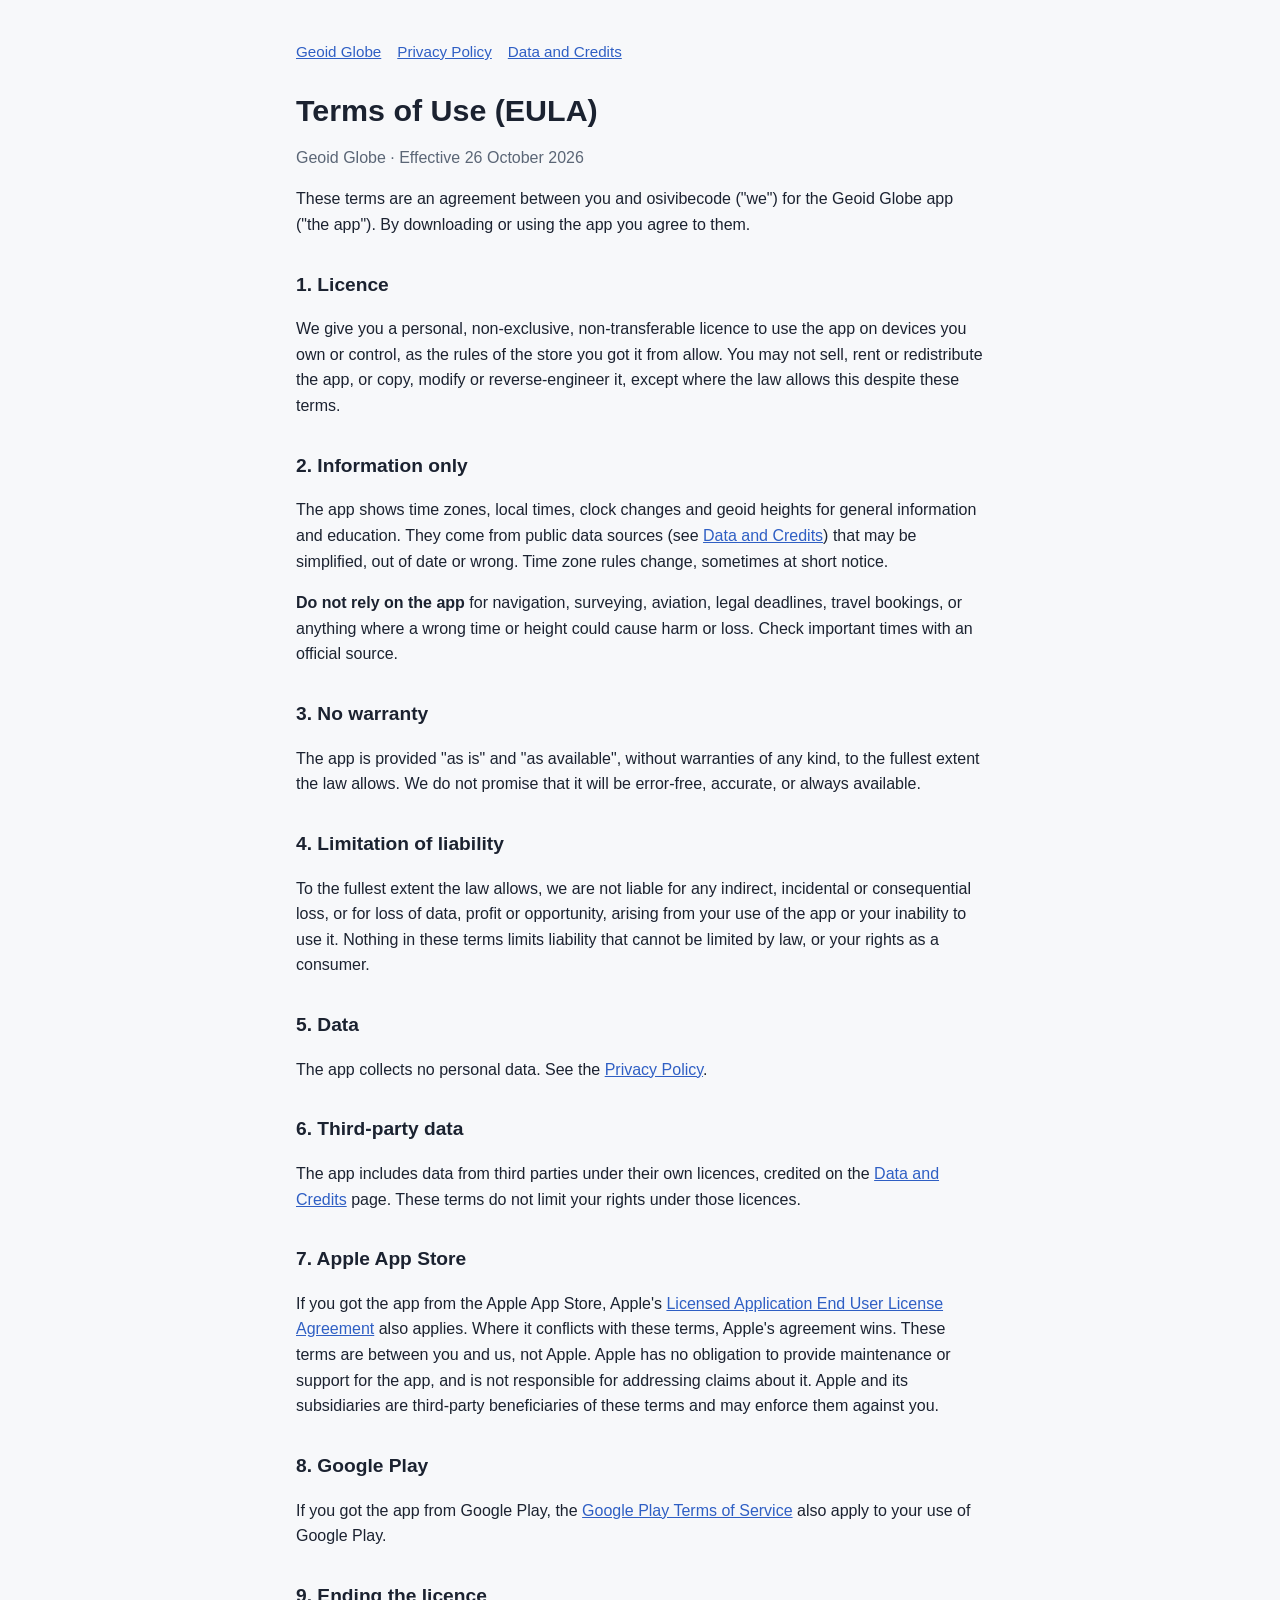
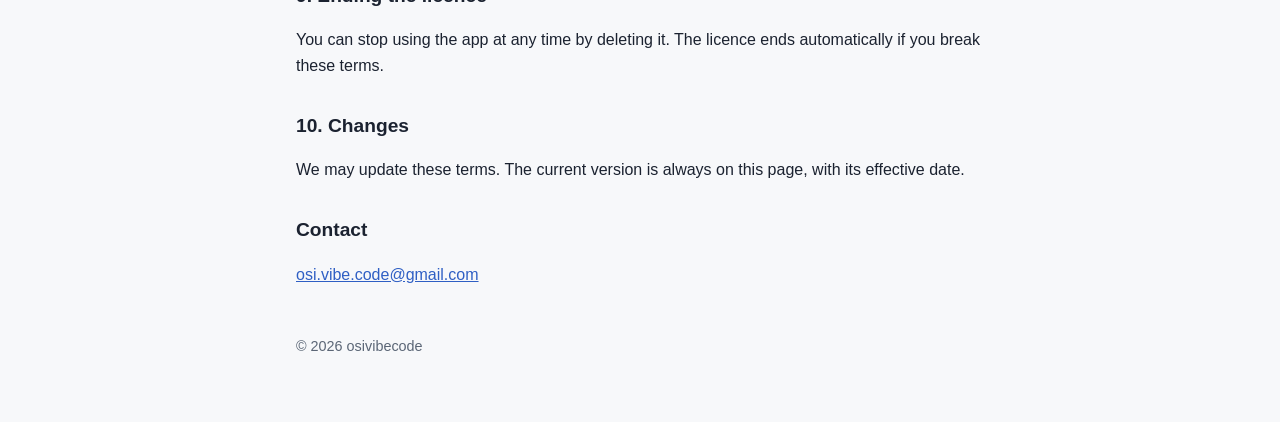
==== eula.html @ 1ddf96b5 "Add privacy policy, EULA, home page and ODbL data Public pages for the Geoid Globe app, plus the app" ====
<!doctype html>
<html lang="en">
<head>
  <meta charset="utf-8">
  <meta name="viewport" content="width=device-width, initial-scale=1">
  <title>Geoid Globe Terms</title>
  <meta name="description" content="End user licence agreement (terms of use) for the Geoid Globe app.">
  <link rel="stylesheet" href="style.css">
</head>
<body>
<main>
  <nav><a href="./">Geoid Globe</a><a href="privacy-policy.html">Privacy Policy</a><a href="data/">Data and Credits</a></nav>

  <h1>Terms of Use (EULA)</h1>
  <p class="muted">Geoid Globe · Effective 26 October 2026</p>

  <p>These terms are an agreement between you and osivibecode ("we") for the Geoid Globe app ("the app"). By downloading or using the app you agree to them.</p>

  <h2>1. Licence</h2>
  <p>We give you a personal, non-exclusive, non-transferable licence to use the app on devices you own or control, as the rules of the store you got it from allow. You may not sell, rent or redistribute the app, or copy, modify or reverse-engineer it, except where the law allows this despite these terms.</p>

  <h2>2. Information only</h2>
  <p>The app shows time zones, local times, clock changes and geoid heights for general information and education. They come from public data sources (see <a href="data/">Data and Credits</a>) that may be simplified, out of date or wrong. Time zone rules change, sometimes at short notice.</p>
  <p><strong>Do not rely on the app</strong> for navigation, surveying, aviation, legal deadlines, travel bookings, or anything where a wrong time or height could cause harm or loss. Check important times with an official source.</p>

  <h2>3. No warranty</h2>
  <p>The app is provided "as is" and "as available", without warranties of any kind, to the fullest extent the law allows. We do not promise that it will be error-free, accurate, or always available.</p>

  <h2>4. Limitation of liability</h2>
  <p>To the fullest extent the law allows, we are not liable for any indirect, incidental or consequential loss, or for loss of data, profit or opportunity, arising from your use of the app or your inability to use it. Nothing in these terms limits liability that cannot be limited by law, or your rights as a consumer.</p>

  <h2>5. Data</h2>
  <p>The app collects no personal data. See the <a href="privacy-policy.html">Privacy Policy</a>.</p>

  <h2>6. Third-party data</h2>
  <p>The app includes data from third parties under their own licences, credited on the <a href="data/">Data and Credits</a> page. These terms do not limit your rights under those licences.</p>

  <h2>7. Apple App Store</h2>
  <p>If you got the app from the Apple App Store, Apple's <a href="https://www.apple.com/legal/internet-services/itunes/dev/stdeula/">Licensed Application End User License Agreement</a> also applies. Where it conflicts with these terms, Apple's agreement wins. These terms are between you and us, not Apple. Apple has no obligation to provide maintenance or support for the app, and is not responsible for addressing claims about it. Apple and its subsidiaries are third-party beneficiaries of these terms and may enforce them against you.</p>

  <h2>8. Google Play</h2>
  <p>If you got the app from Google Play, the <a href="https://play.google.com/about/play-terms/">Google Play Terms of Service</a> also apply to your use of Google Play.</p>

  <h2>9. Ending the licence</h2>
  <p>You can stop using the app at any time by deleting it. The licence ends automatically if you break these terms.</p>

  <h2>10. Changes</h2>
  <p>We may update these terms. The current version is always on this page, with its effective date.</p>

  <h2>Contact</h2>
  <p><a href="mailto:osi.vibe.code@gmail.com">osi.vibe.code@gmail.com</a></p>

  <footer>© 2026 osivibecode</footer>
</main>
</body>
</html>
---- style.css ----
:root {
  --bg: #f7f8fa;
  --text: #1b2230;
  --muted: #5b6676;
  --card: #ffffff;
  --border: #dde2ea;
  --accent: #2f5fc4;
}
@media (prefers-color-scheme: dark) {
  :root {
    --bg: #0d111a;
    --text: #e6eaf1;
    --muted: #9aa4b2;
    --card: #161b26;
    --border: #2a3242;
    --accent: #8fb0ff;
  }
}
* { box-sizing: border-box; }
body {
  margin: 0;
  background: var(--bg);
  color: var(--text);
  font: 16px/1.6 -apple-system, BlinkMacSystemFont, "Segoe UI", Roboto, sans-serif;
}
main { max-width: 720px; margin: 0 auto; padding: 40px 16px 64px; }
h1 { font-size: 1.9rem; line-height: 1.2; margin: 0 0 4px; }
h2 { font-size: 1.2rem; margin: 32px 0 8px; }
p, li { color: var(--text); }
.muted { color: var(--muted); }
a { color: var(--accent); }
nav { font-size: 0.95rem; margin-bottom: 28px; }
nav a { margin-right: 16px; }
.cards { display: grid; gap: 12px; margin-top: 24px; }
.card {
  display: block;
  padding: 16px 18px;
  background: var(--card);
  border: 1px solid var(--border);
  border-radius: 14px;
  text-decoration: none;
  color: var(--text);
}
.card strong { display: block; color: var(--accent); }
.card span { color: var(--muted); font-size: 0.95rem; }
footer { margin-top: 48px; font-size: 0.9rem; color: var(--muted); }
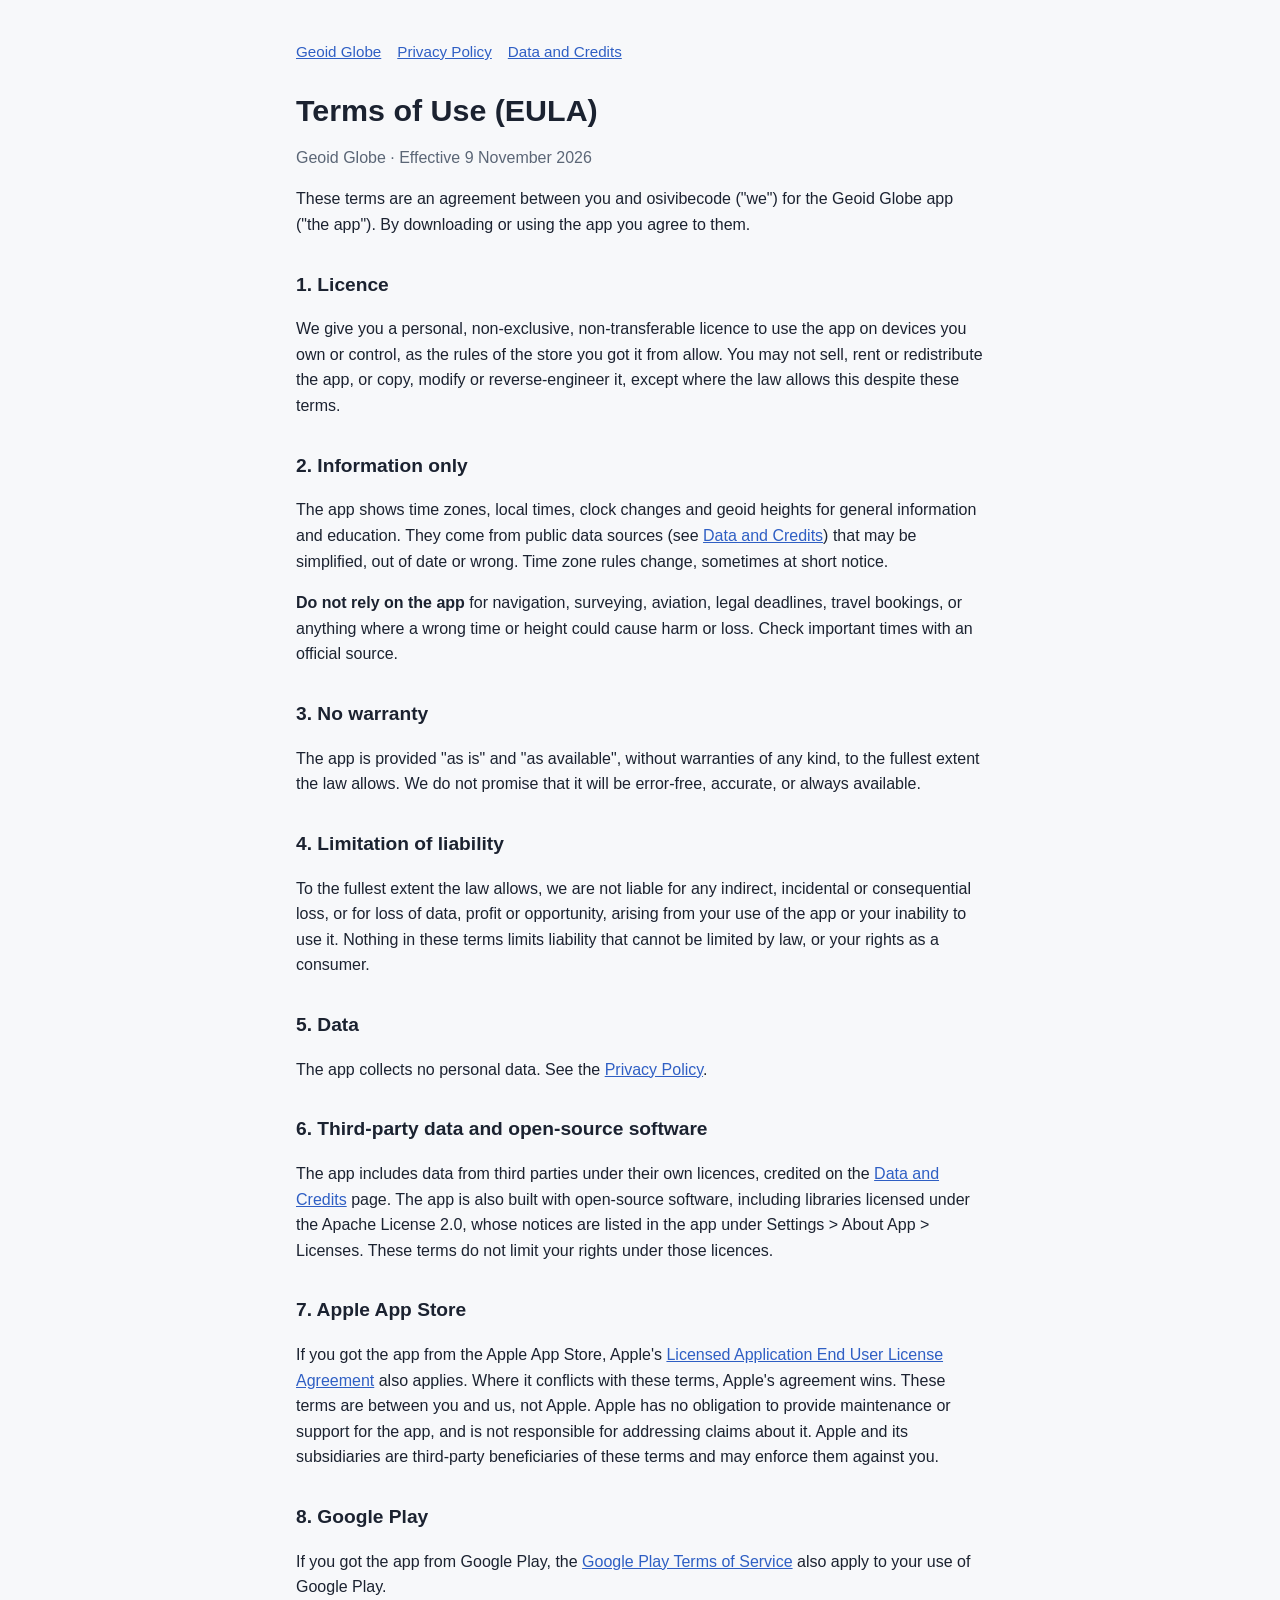
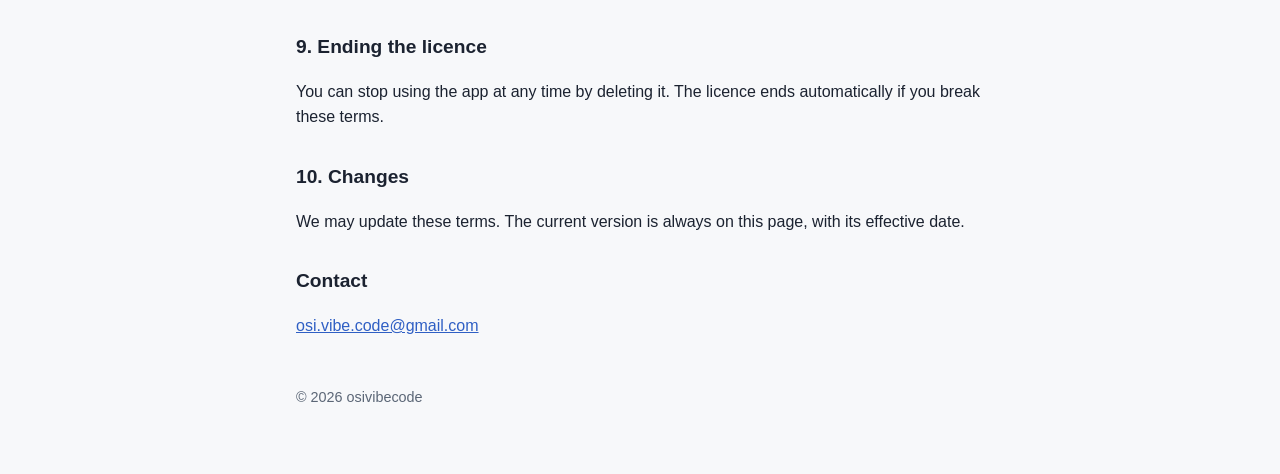
==== commit 7592302f: "EULA: open-source licenses clause, effective 9 November 2026 Co-Authored-By: Claude Haiku 5.5 <norep" ====
--- a/eula.html
+++ b/eula.html
@@ -12,7 +12,7 @@
   <nav><a href="./">Geoid Globe</a><a href="privacy-policy.html">Privacy Policy</a><a href="data/">Data and Credits</a></nav>
 
   <h1>Terms of Use (EULA)</h1>
-  <p class="muted">Geoid Globe · Effective 26 October 2026</p>
+  <p class="muted">Geoid Globe · Effective 9 November 2026</p>
 
   <p>These terms are an agreement between you and osivibecode ("we") for the Geoid Globe app ("the app"). By downloading or using the app you agree to them.</p>
 
@@ -32,8 +32,8 @@
   <h2>5. Data</h2>
   <p>The app collects no personal data. See the <a href="privacy-policy.html">Privacy Policy</a>.</p>
 
-  <h2>6. Third-party data</h2>
-  <p>The app includes data from third parties under their own licences, credited on the <a href="data/">Data and Credits</a> page. These terms do not limit your rights under those licences.</p>
+  <h2>6. Third-party data and open-source software</h2>
+  <p>The app includes data from third parties under their own licences, credited on the <a href="data/">Data and Credits</a> page. The app is also built with open-source software, including libraries licensed under the Apache License 2.0, whose notices are listed in the app under Settings &gt; About App &gt; Licenses. These terms do not limit your rights under those licences.</p>
 
   <h2>7. Apple App Store</h2>
   <p>If you got the app from the Apple App Store, Apple's <a href="https://www.apple.com/legal/internet-services/itunes/dev/stdeula/">Licensed Application End User License Agreement</a> also applies. Where it conflicts with these terms, Apple's agreement wins. These terms are between you and us, not Apple. Apple has no obligation to provide maintenance or support for the app, and is not responsible for addressing claims about it. Apple and its subsidiaries are third-party beneficiaries of these terms and may enforce them against you.</p>
